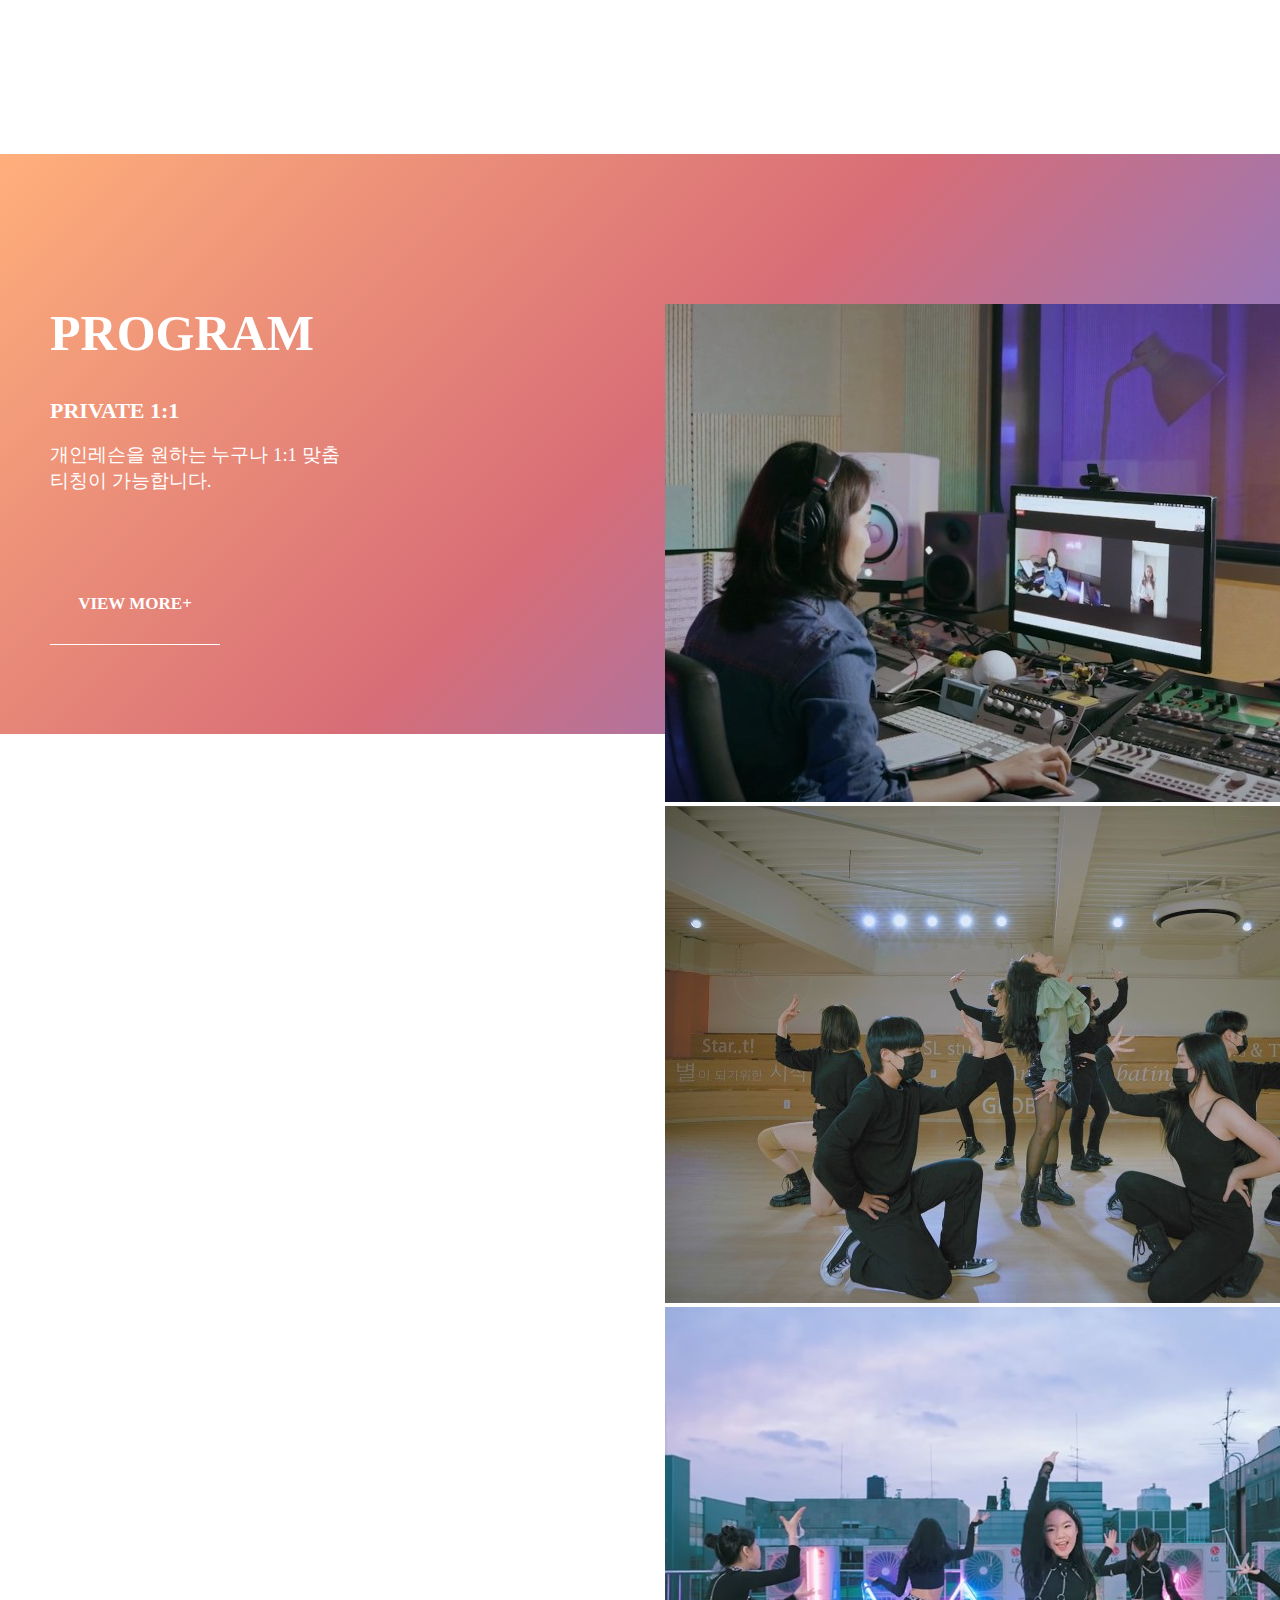
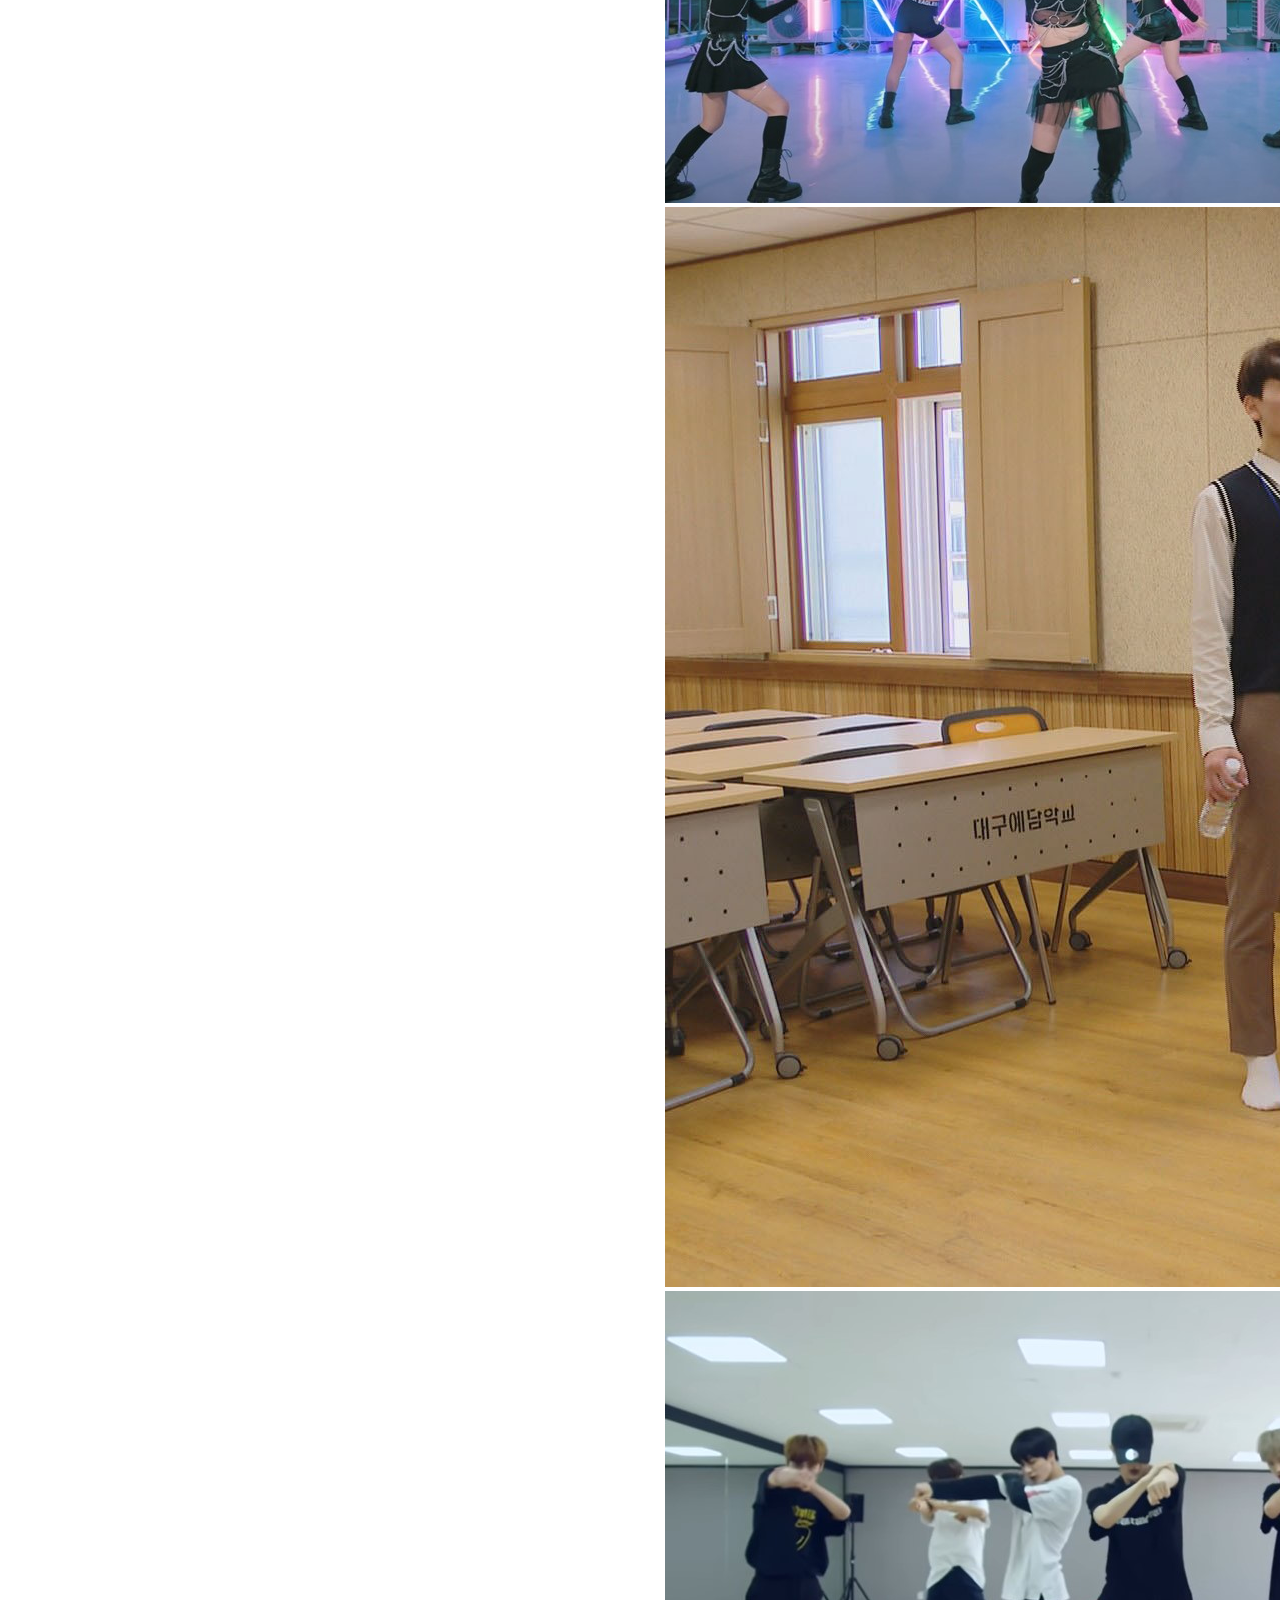
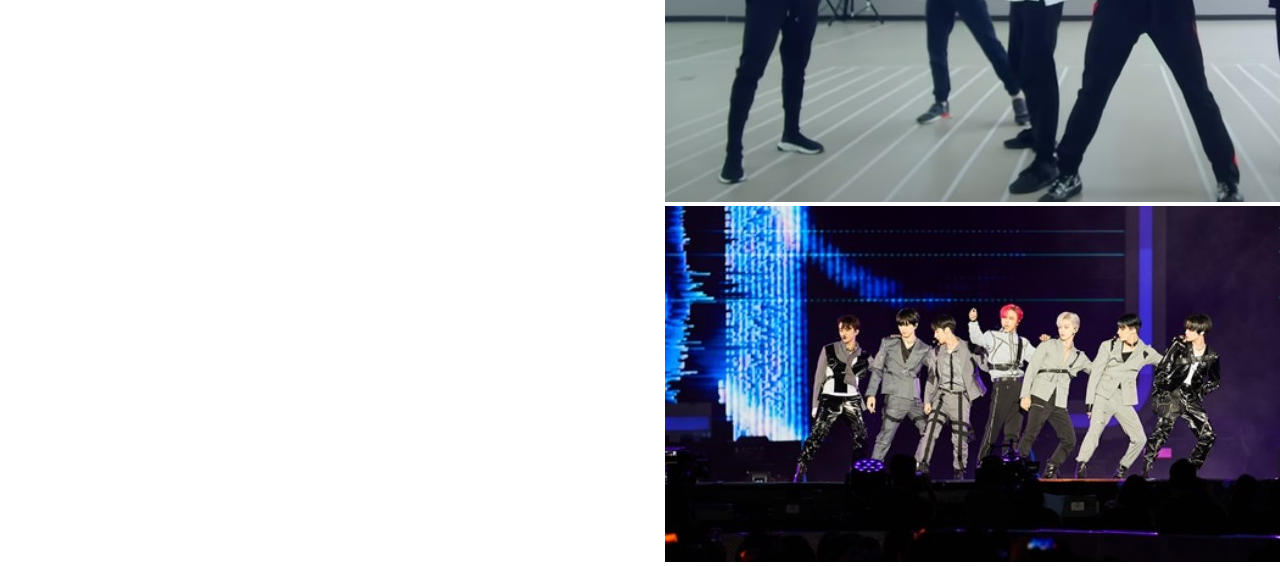
==== index.html @ de3ed7f2 "first commit" ====
<!DOCTYPE html>
<html lang="en">

<head>
    <meta charset="UTF-8">
    <meta http-equiv="X-UA-Compatible" content="IE=edge">
    <meta name="viewport" content="width=device-width, initial-scale=1.0">
    <title>전공 실기 공모전</title>
    <link rel="stylesheet" href="./style.css">
</head>

<body>
    <div class="main-video">
        <video muted autoplay loop>
            <source src="./img/main-vidio.mp4" type="video/mp4">
        </video>
        <header>
            <div id="main-text">
                <div class="main-logo">
                    <h1>HS</h1>
                    <h3>entertainment</h3>
                </div>
                <div class="main-link">
                    <a href="#">ABOUT</a>
                    <a href="#">TRAINER</a>
                    <a href="#">TRAINEE</a>
                    <a href="#">CLASS</a>
                    <a href="#">AUDITION</a>
                </div>
                <div class="icon">
                    <a href="#"></a>
                    <a href="#"></a>
                </div>
            </div>
        </header>
        <section>
            <div class="first">
                <div class="title-box">
                    <div class="title">
                        <h1>PROGRAM</h1> <br><br>
                        <b>PRIVATE 1:1</b><br><br>
                        <H3>개인레슨을 원하는 누구나 1:1 맞춤 티칭이 가능합니다.</H3>
                        <a href="./sub2.html">VIEW MORE+</a>
                    </div>
                    <div class="title">
                        <h1>PROGRAM</h1> <br><br>
                        <b>DANCE CLASS</b><br><br>
                        <H3>안무가, 아이돌 준비 그리고 취미로 춤만 배우고 싶은 학생들을 위한 댄<br>스 클래스</H3>
                        <a href="#">VIEW MORE+</a>
                    </div>
                    <div class="title">
                        <h1></h1> <br><br>
                        <b>KIDS DANCE</b><br><br>
                        <H3>오디션 준비, 취미로 춤을 배우고 싶은 초등학생(8세~13세) 들을 위한<br>맞춤 1:1 클래스</H3>
                        <a href="#">VIEW MORE+</a>
                    </div>
                    <div class="title">
                        <h1>PROGRAM</h1> <br><br>
                        <b>VOCAL CLASS</b><br><br>
                        <H3>아이돌 준비, 취미로 노래를 배우고 싶은 학생들을 위한 보컬 클래스</H3>
                        <a href="#">VIEW MORE+</a>
                    </div>
                    <div class="title">
                        <h1>PROGRAM</h1> <br><br>
                        <b>AUDITION CLASS</b><br><br>
                        <H3>아이돌 준비를 희망하는 학생들을 위한 최적의 패키지 프로그램</H3>
                        <a href="#">VIEW MORE+</a>
                    </div>
                    <div class="title">
                        <h1>PROGRAM</h1> <br><br>
                        <b>SPECIAL AUDITION CLASS</b><br><br>
                        <H3>준비된 베스트 멤버 선발, 모니터링과 평가 그리고 추천 오디션을 통해</H3><H3>단기로 오디션 준비가 가능한 4주 프로그램</H3>
                        <a href="#">VIEW MORE+</a>
                    </div>
                </div>
                <div class="img-box">
                    <ul>
                        <li>
                            <img src="./img/ani-img.jpg" alt="">
                        </li>
                        <li>
                            <img src="./img/ani2-img.jpg" alt="">
                        </li>
                        <li>
                            <img src="./img/ani3-img.jpg" alt="">
                        </li>
                        <li>
                            <img src="./img/ani4-img.jpg" alt="">
                        </li>
                        <li>
                            <img src="./img/ani5-img.jpg" alt="">
                        </li>
                        <li>
                            <img src="./img/ani6-img.jpg" alt="">
                        </li>
                    </ul>
                </div>
            </div>
        </section>
</body>

</html>
---- style.css ----
*{
    margin: 0;
    padding: 0;
}
ul, li{
    list-style: none;
}
a{
    text-decoration: none;
    color: rgb(255, 255, 255);
}
.main-video {
    width: 100%;
    height: 800px;
    margin: 0px auto;
    position: relative;
  }
video {
    width: 100%;
    filter: brightness(50%); 

}
#main-text {
    position: absolute;
    width: 100%;
    top: 3%;
    left: 50%;
    transform: translate(-50%,-50%);
    display:block;
}
.main-logo{
    display: inline-block;
    color: white;
    margin: 80px 0 0 120px;
}
.main-link{
    display: inline-block;
    margin-left: 70px;
}
.main-link a{
      padding: 80px 40px 40px 40px;
      font-weight: 600;

      font-size: 20px;
      width: 80%;
}
.main-link a:hover{
    background-color: rgb(140, 140, 255);
    transition-duration: 0.5s;
}
header{
    font-weight: 700;
    width: 100%;
    }
section .first{
    width: 100%;
    height: 580px;
    background: linear-gradient(-45deg, #677fe8, #d76d77, #ffaf7b);
    animation: gradient 15s ease infinite;
    
}
    @keyframes gradient {
    0% {
    background-position: 0% 50%;
    }
    50% {
    background-position: 100% 50%;
    }
    100% {
    background-position: 0% 50%;
    }
}
.first{
    color: white;
    padding: 150px 0 0 50px;
    box-sizing: border-box;
    display: flex;
    width: 100%;
    justify-content: space-between;
}
.first div{
    width: 50%;
    height: 500px;
}
.first h1{
    font-size: 50px;
    
}
.first b{
    font-size: 22px;
}
.first h3{
    font-weight: 400;
}
.first a{
    display: block;
    color: white;
    font-weight: bold;
    margin-top: 100px;
    font-size: 17px;
    width: 170px;
    height: 50px;
    text-align: center;
    border-bottom: solid white 1px;
}
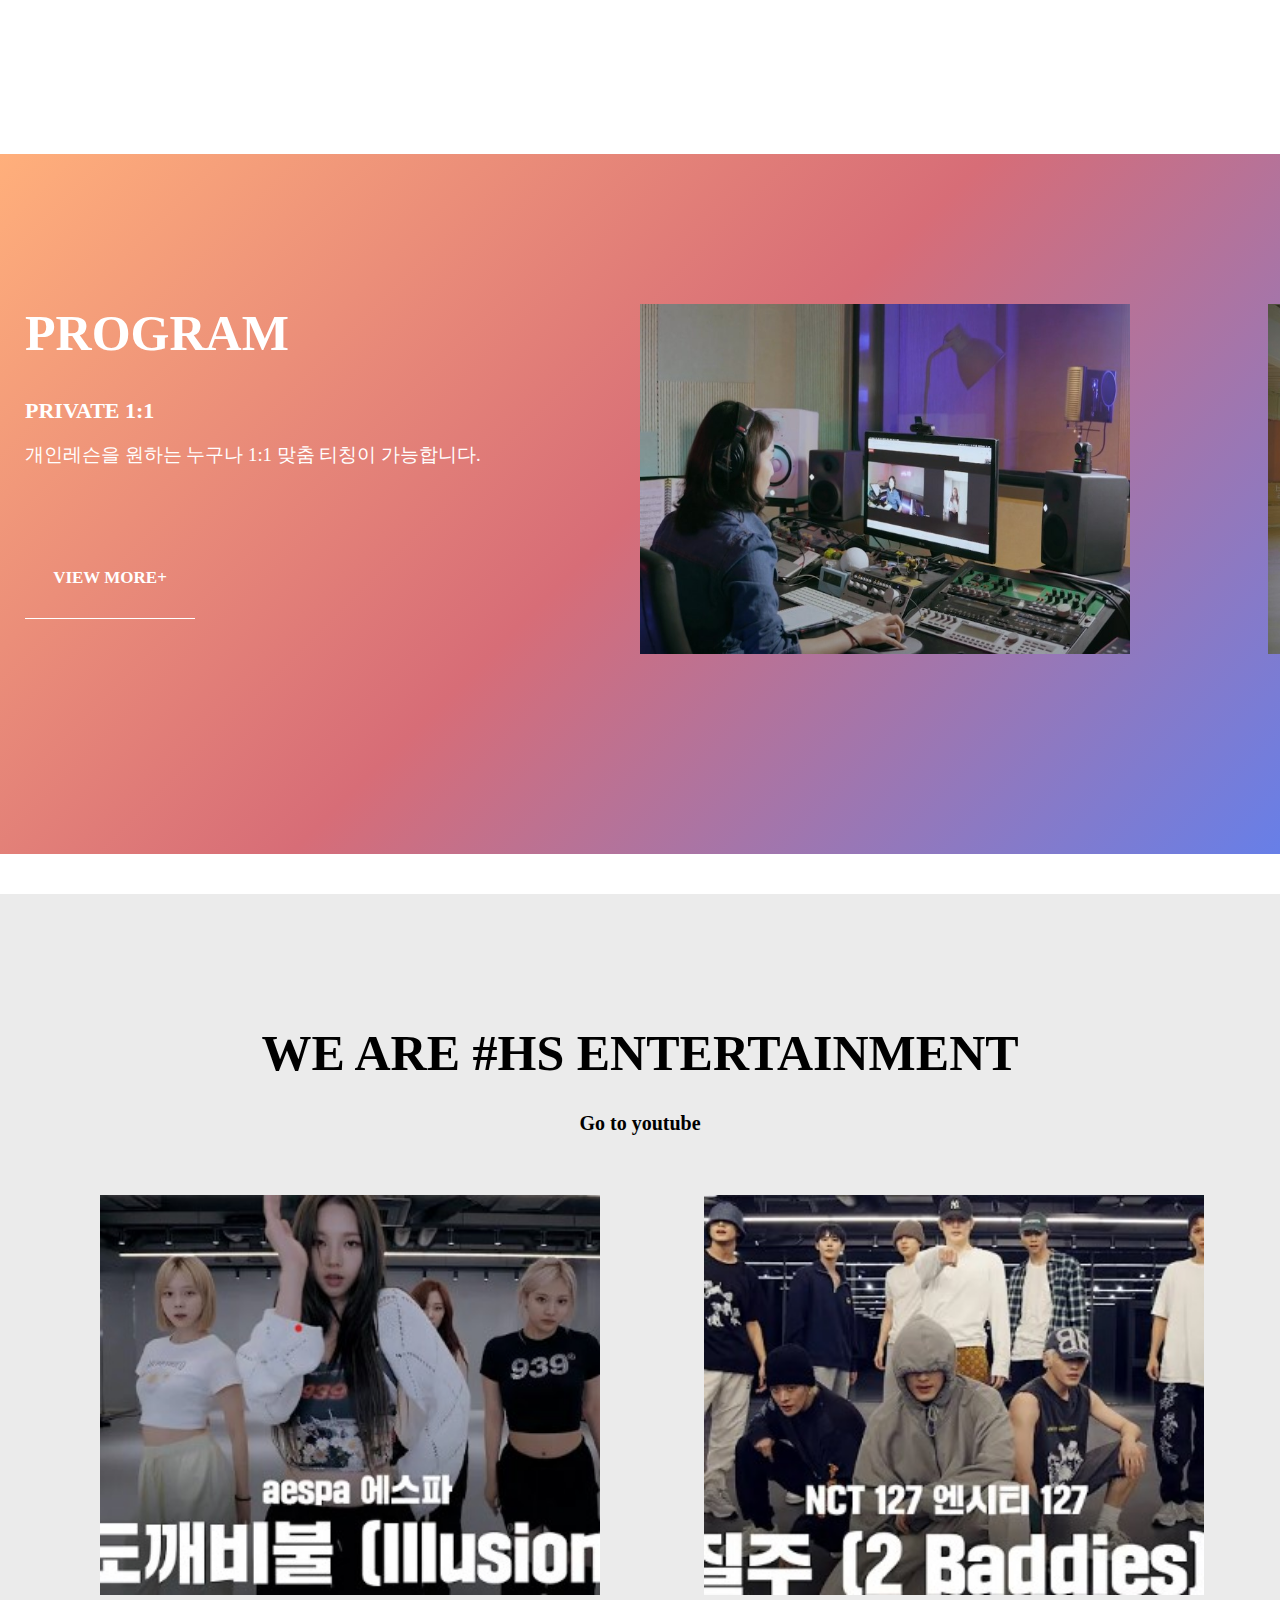
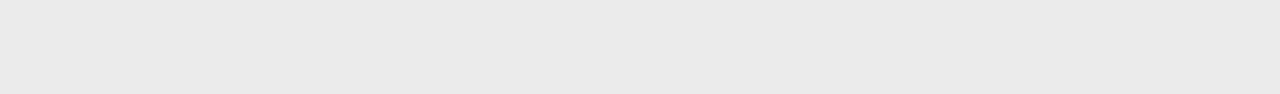
==== commit cee72841: "second commit" ====
--- a/index.html
+++ b/index.html
@@ -16,13 +16,15 @@
         </video>
         <header>
             <div id="main-text">
+               
                 <div class="main-logo">
-                    <h1>HS</h1>
-                    <h3>entertainment</h3>
+                    <a href="index.html"><h1>HS</h1></a> 
+                    <a href="index.html"><h3>entertainment</h3></a>
                 </div>
+               
                 <div class="main-link">
-                    <a href="#">ABOUT</a>
-                    <a href="#">TRAINER</a>
+                    <a href="sub2.html">ABOUT</a>
+                    <a href="sub3.html">TRAINER</a>
                     <a href="#">TRAINEE</a>
                     <a href="#">CLASS</a>
                     <a href="#">AUDITION</a>
@@ -36,42 +38,44 @@
         <section>
             <div class="first">
                 <div class="title-box">
-                    <div class="title">
-                        <h1>PROGRAM</h1> <br><br>
-                        <b>PRIVATE 1:1</b><br><br>
-                        <H3>개인레슨을 원하는 누구나 1:1 맞춤 티칭이 가능합니다.</H3>
-                        <a href="./sub2.html">VIEW MORE+</a>
-                    </div>
-                    <div class="title">
-                        <h1>PROGRAM</h1> <br><br>
-                        <b>DANCE CLASS</b><br><br>
-                        <H3>안무가, 아이돌 준비 그리고 취미로 춤만 배우고 싶은 학생들을 위한 댄<br>스 클래스</H3>
-                        <a href="#">VIEW MORE+</a>
-                    </div>
-                    <div class="title">
-                        <h1></h1> <br><br>
-                        <b>KIDS DANCE</b><br><br>
-                        <H3>오디션 준비, 취미로 춤을 배우고 싶은 초등학생(8세~13세) 들을 위한<br>맞춤 1:1 클래스</H3>
-                        <a href="#">VIEW MORE+</a>
-                    </div>
-                    <div class="title">
-                        <h1>PROGRAM</h1> <br><br>
-                        <b>VOCAL CLASS</b><br><br>
-                        <H3>아이돌 준비, 취미로 노래를 배우고 싶은 학생들을 위한 보컬 클래스</H3>
-                        <a href="#">VIEW MORE+</a>
-                    </div>
-                    <div class="title">
-                        <h1>PROGRAM</h1> <br><br>
-                        <b>AUDITION CLASS</b><br><br>
-                        <H3>아이돌 준비를 희망하는 학생들을 위한 최적의 패키지 프로그램</H3>
-                        <a href="#">VIEW MORE+</a>
-                    </div>
-                    <div class="title">
-                        <h1>PROGRAM</h1> <br><br>
-                        <b>SPECIAL AUDITION CLASS</b><br><br>
-                        <H3>준비된 베스트 멤버 선발, 모니터링과 평가 그리고 추천 오디션을 통해</H3><H3>단기로 오디션 준비가 가능한 4주 프로그램</H3>
-                        <a href="#">VIEW MORE+</a>
-                    </div>
+                    <ul>
+                        <li class="title">
+                            <h1>PROGRAM</h1> <br><br>
+                            <b>PRIVATE 1:1</b><br><br>
+                            <H3>개인레슨을 원하는 누구나 1:1 맞춤 티칭이 가능합니다.</H3>
+                            <a href="#">VIEW MORE+</a>
+                        </li>
+                        <li class="title">
+                            <h1>PROGRAM</h1> <br><br>
+                            <b>DANCE CLASS</b><br><br>
+                            <H3>안무가, 아이돌 준비 그리고 취미로 춤만 배우고 싶은 학생들을<br> 위한 댄스 클래스</H3>
+                            <a href="#">VIEW MORE+</a>
+                        </li>
+                        <li class="title">
+                            <h1>PROGRAM</h1> <br><br>
+                            <b>KIDS DANCE</b><br><br>
+                            <H3>오디션 준비, 취미로 춤을 배우고 싶은 초등학생(8세~13세) 들을 <br>위한 맞춤 1:1 클래스</H3>
+                            <a href="#">VIEW MORE+</a>
+                        </li>
+                        <li class="title">
+                            <h1>PROGRAM</h1> <br><br>
+                            <b>VOCAL CLASS</b><br><br>
+                            <H3>아이돌 준비, 취미로 노래를 배우고 싶은 학생들을 위한 보컬 클래스</H3>
+                            <a href="#">VIEW MORE+</a>
+                        </li>
+                        <li class="title">
+                            <h1>PROGRAM</h1> <br><br>
+                            <b>AUDITION CLASS</b><br><br>
+                            <H3>아이돌 준비를 희망하는 학생들을 위한 최적의 패키지 프로그램</H3>
+                            <a href="#">VIEW MORE+</a>
+                        </li>
+                        <li class="title">
+                            <h1>PROGRAM</h1> <br><br>
+                            <b>SPECIAL AUDITION CLASS</b><br><br>
+                            <H3>준비된 베스트 멤버 선발, 모니터링과 평가 그리고 <br> 추천 오디션을 통해 단기로 오디션 준비가 가능한 4주 프로그램</H3>
+                            <a href="#">VIEW MORE+</a>
+                        </li>
+                    </ul>
                 </div>
                 <div class="img-box">
                     <ul>
@@ -97,6 +101,46 @@
                 </div>
             </div>
         </section>
+        <section class="second">
+            <h1>WE ARE #HS ENTERTAINMENT</h1>
+            <a id="second-a" href="https://www.youtube.com/c/smpdance">Go to youtube</a>
+            <div class="video-box">
+                <ul>
+                    <li>
+                        <a href="https://www.youtube.com/watch?v=0lXwMdnpoFQ"><img src="./img/video-box img.jpg" alt=""></a>
+                    </li>
+                    <li>
+                        <a href="https://www.youtube.com/watch?v=PpTkMJoHWBI"><img src="./img/video-box2 img.jpg" alt=""></a>
+                    </li>
+                    <li>
+                        <a href="https://www.youtube.com/watch?v=1DhepiUn0L4"><img src="./img/video-box3 img.jpg" alt=""></a>
+                    </li>
+                    <li>
+                        <a href="https://www.youtube.com/watch?v=TVSSjMBPGIg"><img src="./img/video-box4 img.jpg" alt=""></a>
+                    </li>
+                    <li>
+                        <a href="https://www.youtube.com/watch?v=xYE1iyKcu-I"><img src="./img/video-box5 img.jpg" alt=""></a>
+                    </li>
+                    <li>
+                        <a href="https://www.youtube.com/watch?v=veVFXmHGiEA"><img src="./img/video-box6 img.jpg" alt=""></a>
+                    </li>
+                    <li>
+                        <a href="https://www.youtube.com/watch?v=LC_6Bzz1wpw"><img src="./img/video-box7 img.jpg" alt=""></a>
+                    </li>
+                    <li>
+                        <a href="https://www.youtube.com/watch?v=Usrco9LgE74"><img src="./img/video-box8 img.jpg" alt=""></a>
+                    </li>
+                    <li>
+                        <a href="https://www.youtube.com/watch?v=5Tt18iLaIYs"><img src="./img/video-box9 img.jpg" alt=""></a>
+                    </li>
+                    <li>
+                        <a href="https://www.youtube.com/watch?v=oPiQEb2ajUs"><img src="./img/video-box10 img.jpg" alt=""></a>
+                    </li>
+                </ul>
+            </div>
+        </div>
+        </section>
+        
 </body>
 
 </html>--- a/style.css
+++ b/style.css
@@ -54,10 +54,14 @@
     }
 section .first{
     width: 100%;
-    height: 580px;
+    height: 700px;
     background: linear-gradient(-45deg, #677fe8, #d76d77, #ffaf7b);
-    animation: gradient 15s ease infinite;
-    
+    animation: gradient 5s ease infinite;
+    color: white;
+    padding: 150px 0 50px;
+    box-sizing: border-box;
+    display: flex;
+    justify-content: space-between;
 }
     @keyframes gradient {
     0% {
@@ -70,21 +74,25 @@
     background-position: 0% 50%;
     }
 }
-.first{
-    color: white;
-    padding: 150px 0 0 50px;
-    box-sizing: border-box;
-    display: flex;
-    width: 100%;
-    justify-content: space-between;
-}
 .first div{
     width: 50%;
-    height: 500px;
-}
+    height: 550px;
+    overflow: hidden;
+}
+/* title slide */
+.first .title-box ul{
+    width: 100%;
+    height: 3300px;
+    animation: title-slide 15s infinite;
+    margin-left: 25px;
+}
+.first .title-box .title{
+    width: 100%;
+    height: calc(100% / 6);
+}
+/* title 글 스타일 */
 .first h1{
     font-size: 50px;
-    
 }
 .first b{
     font-size: 22px;
@@ -103,7 +111,144 @@
     text-align: center;
     border-bottom: solid white 1px;
 }
- 
-  
-  
-  
+/* img slide */
+.first .img-box ul{
+    width: 600%;
+    animation: img-slide 15s infinite;
+}
+.first .img-box ul li{
+    width: 628px;
+    height: 100%;
+    float: left;
+}
+.first .img-box ul li img{
+    width: 490px;
+    height: 350px;
+}
+@keyframes img-slide{
+    0%{
+        margin-left: 0%;
+    }
+    17%{
+        margin-left: -100%;
+        
+    }
+    34%{
+        margin-left: -200%;
+        
+    }
+    51%{
+        margin-left: -300%;
+        
+    }
+    68%{
+        margin-left: -400%;
+        
+    }
+    85%{
+        margin-left: -500%;
+        
+    }
+    100%{
+        margin-left: 0%;
+
+    }
+
+}
+@keyframes title-slide {
+    0%{
+        margin-top: 0;
+    }
+    18%{
+        margin-top: -550px;
+        
+    }
+    34%{
+        margin-top: -1100px;
+        
+    }
+    51%{
+        margin-top: -1650px;
+        
+    }
+    68%{
+        margin-top: -2200px;
+        
+    }
+    85%{
+        margin-top: -2750px;
+        
+    }
+    100%{
+        margin-top: 0;
+
+    }
+}
+.second{
+    width: 100%;
+    height: 800px;
+    background-color: rgb(235, 235, 235);
+    margin-top: 40px;
+}
+.second h1{
+    font-size: 50px;
+    text-align: center;
+    padding: 130px 0 0 0;
+}
+#second-a{
+    display: block;
+    color: black;
+    text-align: center;
+    font-size: 20px;
+    font-weight: bold;
+    padding: 30px 0 0 0;
+}
+.second a:hover{
+    color: rgb(88, 88, 88);
+}
+.second .video-box ul li{
+    display: inline-block;
+    padding-top: 60px;
+    padding-left: 100px;
+    width: 500px;
+    height: 100%;
+
+}
+.second .video-box ul li img{
+    width: 500px;
+    height: 400px;
+}
+.second .video-box ul{
+    width: 480%;
+    /* animation: img-slide 15s infinite; */
+}
+@keyframes img-slide{
+    0%{
+        margin-left: 0%;
+    }
+    17%{
+        margin-left: -100%;
+        
+    }
+    34%{
+        margin-left: -200%;
+        
+    }
+    51%{
+        margin-left: -300%;
+        
+    }
+    68%{
+        margin-left: -400%;
+        
+    }
+    85%{
+        margin-left: -500%;
+        
+    }
+    100%{
+        margin-left: 0%;
+
+    }
+
+}
